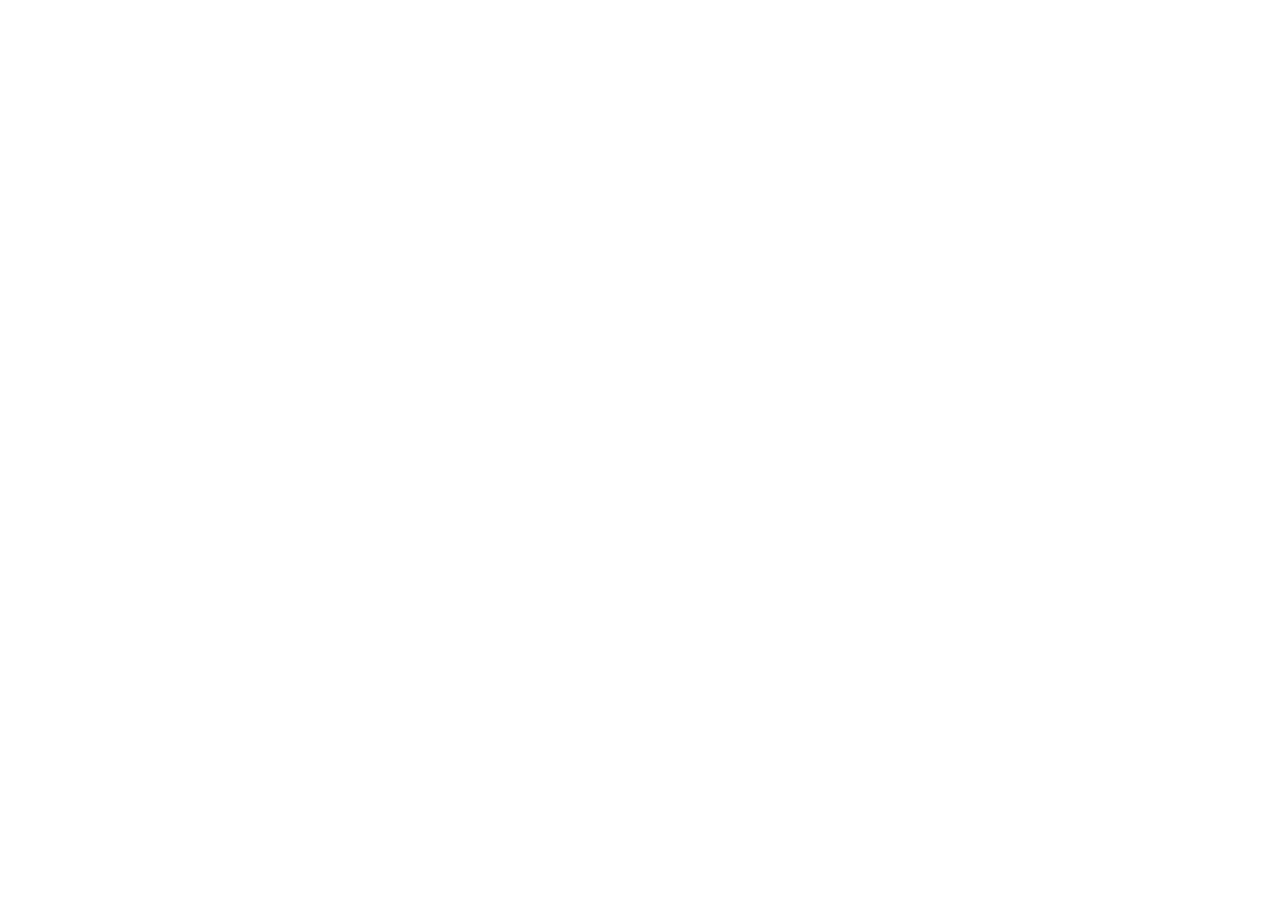
==== contact.html @ 0bdf5e40 "Initial structure" ====
<!DOCTYPE html>
<html lang="en">
<head>
    <meta charset="UTF-8">
    <meta name="viewport" content="width=device-width, initial-scale=1.0">
    <link rel="stylesheet" href="styles/styles.css">
    <title>ABC Electronics - Contact</title>
</head>
<body>
    
</body>
</html>
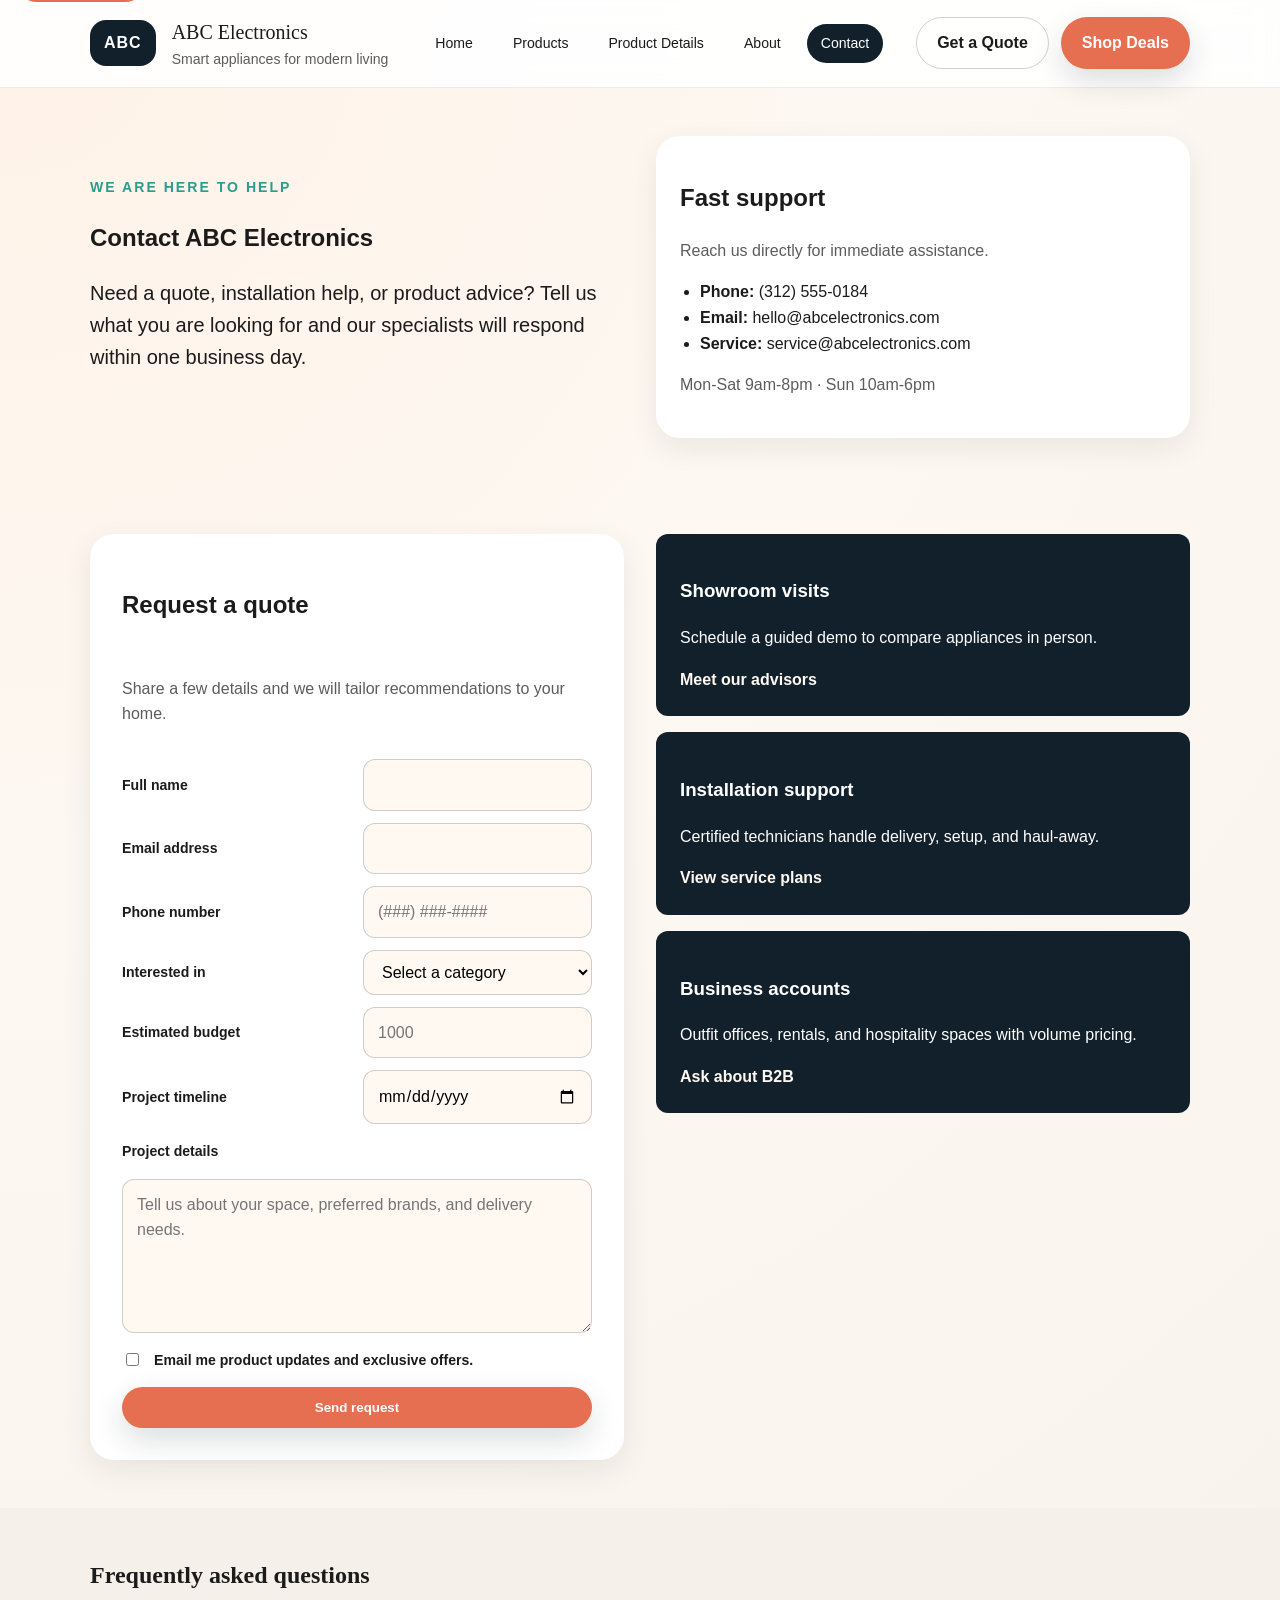
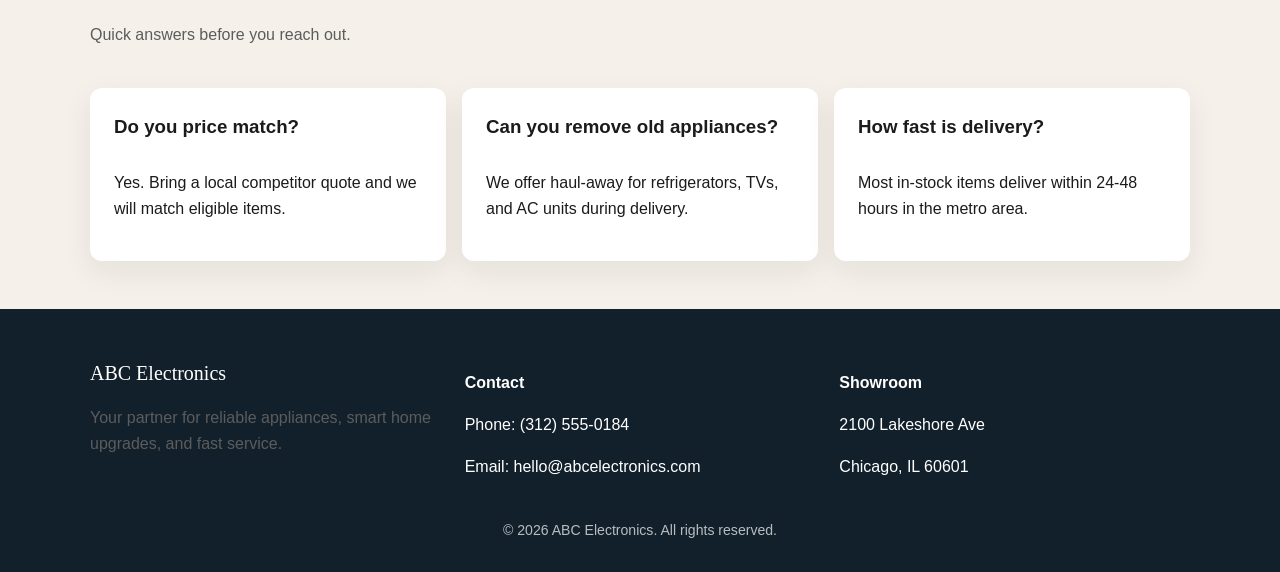
==== commit 91f82c13: "Add initial HTML structure and styles for the project" ====
--- a/contact.html
+++ b/contact.html
@@ -1,12 +1,317 @@
-<!DOCTYPE html>
+<!doctype html>
 <html lang="en">
-<head>
-    <meta charset="UTF-8">
-    <meta name="viewport" content="width=device-width, initial-scale=1.0">
-    <link rel="stylesheet" href="styles/styles.css">
+  <head>
+    <meta charset="UTF-8" />
+    <meta
+      name="viewport"
+      content="width=device-width, initial-scale=1.0"
+    />
+    <link
+      rel="stylesheet"
+      href="styles/styles.css"
+    />
     <title>ABC Electronics - Contact</title>
-</head>
-<body>
-    
-</body>
-</html>+  </head>
+  <body>
+    <a
+      class="skip-link"
+      href="#main"
+      >Skip to content</a
+    >
+    <header class="site-header">
+      <div class="container header-inner">
+        <div
+          class="brand"
+          aria-label="ABC Electronics home"
+        >
+          <span
+            class="brand-mark"
+            aria-hidden="true"
+            >ABC</span
+          >
+          <div class="brand-text">
+            <p class="brand-name">ABC Electronics</p>
+            <p class="brand-tagline">Smart appliances for modern living</p>
+          </div>
+        </div>
+        <nav
+          class="site-nav"
+          aria-label="Primary"
+        >
+          <a
+            class="nav-link"
+            href="index.html"
+            >Home</a
+          >
+          <a
+            class="nav-link"
+            href="products.html"
+            >Products</a
+          >
+          <a
+            class="nav-link"
+            href="product-details.html"
+            >Product Details</a
+          >
+          <a
+            class="nav-link"
+            href="about.html"
+            >About</a
+          >
+          <a
+            class="nav-link active"
+            href="contact.html"
+            >Contact</a
+          >
+        </nav>
+        <div class="header-actions">
+          <a
+            class="btn btn-ghost"
+            href="contact.html"
+            >Get a Quote</a
+          >
+          <a
+            class="btn btn-primary"
+            href="products.html"
+            >Shop Deals</a
+          >
+        </div>
+      </div>
+    </header>
+
+    <main id="main">
+      <section
+        class="page-hero"
+        aria-labelledby="contact-title"
+      >
+        <div class="container page-hero-inner">
+          <div>
+            <p class="eyebrow">We are here to help</p>
+            <h1 id="contact-title">Contact ABC Electronics</h1>
+            <p class="lead">
+              Need a quote, installation help, or product advice? Tell us what
+              you are looking for and our specialists will respond within one
+              business day.
+            </p>
+          </div>
+          <div class="contact-card">
+            <h2>Fast support</h2>
+            <p class="muted">Reach us directly for immediate assistance.</p>
+            <ul class="contact-list">
+              <li><strong>Phone:</strong> (312) 555-0184</li>
+              <li><strong>Email:</strong> hello@abcelectronics.com</li>
+              <li><strong>Service:</strong> service@abcelectronics.com</li>
+            </ul>
+            <p class="muted">Mon-Sat 9am-8pm · Sun 10am-6pm</p>
+          </div>
+        </div>
+      </section>
+
+      <section
+        class="section"
+        aria-labelledby="form-title"
+      >
+        <div class="container split">
+          <form
+            class="contact-form"
+            aria-labelledby="form-title"
+          >
+            <h2 id="form-title">Request a quote</h2>
+            <p class="muted">
+              Share a few details and we will tailor recommendations to your
+              home.
+            </p>
+            <div class="form-grid">
+              <label for="full-name">Full name</label>
+              <input
+                id="full-name"
+                name="full-name"
+                type="text"
+                autocomplete="name"
+                required
+              />
+
+              <label for="email">Email address</label>
+              <input
+                id="email"
+                name="email"
+                type="email"
+                autocomplete="email"
+                required
+              />
+
+              <label for="phone">Phone number</label>
+              <input
+                id="phone"
+                name="phone"
+                type="tel"
+                autocomplete="tel"
+                placeholder="(###) ###-####"
+              />
+
+              <label for="interest">Interested in</label>
+              <select
+                id="interest"
+                name="interest"
+                required
+              >
+                <option
+                  value=""
+                  disabled
+                  selected
+                >
+                  Select a category
+                </option>
+                <option>Televisions</option>
+                <option>Mobile devices</option>
+                <option>Refrigerators</option>
+                <option>Air conditioners</option>
+                <option>Smart home bundles</option>
+              </select>
+
+              <label for="budget">Estimated budget</label>
+              <input
+                id="budget"
+                name="budget"
+                type="number"
+                min="100"
+                step="50"
+                placeholder="1000"
+              />
+
+              <label for="timeline">Project timeline</label>
+              <input
+                id="timeline"
+                name="timeline"
+                type="date"
+              />
+            </div>
+
+            <label for="message">Project details</label>
+            <textarea
+              id="message"
+              name="message"
+              rows="5"
+              placeholder="Tell us about your space, preferred brands, and delivery needs."
+            ></textarea>
+
+            <div class="checkbox-row">
+              <input
+                id="updates"
+                name="updates"
+                type="checkbox"
+              />
+              <label for="updates"
+                >Email me product updates and exclusive offers.</label
+              >
+            </div>
+
+            <button
+              class="btn btn-primary"
+              type="submit"
+            >
+              Send request
+            </button>
+          </form>
+          <aside
+            class="side-panel"
+            aria-label="Showroom and service details"
+          >
+            <div class="panel-block">
+              <h3>Showroom visits</h3>
+              <p>Schedule a guided demo to compare appliances in person.</p>
+              <a
+                class="text-link"
+                href="about.html"
+                >Meet our advisors</a
+              >
+            </div>
+            <div class="panel-block">
+              <h3>Installation support</h3>
+              <p>
+                Certified technicians handle delivery, setup, and haul-away.
+              </p>
+              <a
+                class="text-link"
+                href="products.html"
+                >View service plans</a
+              >
+            </div>
+            <div class="panel-block">
+              <h3>Business accounts</h3>
+              <p>
+                Outfit offices, rentals, and hospitality spaces with volume
+                pricing.
+              </p>
+              <a
+                class="text-link"
+                href="contact.html"
+                >Ask about B2B</a
+              >
+            </div>
+          </aside>
+        </div>
+      </section>
+
+      <section
+        class="section alt"
+        aria-labelledby="faq-title"
+      >
+        <div class="container">
+          <div class="section-heading">
+            <h2 id="faq-title">Frequently asked questions</h2>
+            <p class="muted">Quick answers before you reach out.</p>
+          </div>
+          <div class="grid-cards">
+            <article class="info-card">
+              <h3>Do you price match?</h3>
+              <p>
+                Yes. Bring a local competitor quote and we will match eligible
+                items.
+              </p>
+            </article>
+            <article class="info-card">
+              <h3>Can you remove old appliances?</h3>
+              <p>
+                We offer haul-away for refrigerators, TVs, and AC units during
+                delivery.
+              </p>
+            </article>
+            <article class="info-card">
+              <h3>How fast is delivery?</h3>
+              <p>
+                Most in-stock items deliver within 24-48 hours in the metro
+                area.
+              </p>
+            </article>
+          </div>
+        </div>
+      </section>
+    </main>
+
+    <footer class="site-footer">
+      <div class="container footer-grid">
+        <div>
+          <p class="brand-name">ABC Electronics</p>
+          <p class="muted">
+            Your partner for reliable appliances, smart home upgrades, and fast
+            service.
+          </p>
+        </div>
+        <div>
+          <h2 class="footer-title">Contact</h2>
+          <p>Phone: (312) 555-0184</p>
+          <p>Email: hello@abcelectronics.com</p>
+        </div>
+        <div>
+          <h2 class="footer-title">Showroom</h2>
+          <p>2100 Lakeshore Ave</p>
+          <p>Chicago, IL 60601</p>
+        </div>
+      </div>
+      <div class="footer-bottom">
+        <p>&copy; 2026 ABC Electronics. All rights reserved.</p>
+      </div>
+    </footer>
+  </body>
+</html>
--- a/styles/styles.css
+++ b/styles/styles.css
@@ -0,0 +1,552 @@
+:root {
+  --color-ink: #1b1b1b;
+  --color-muted: #5c5c5c;
+  --color-sand: #f5f1ea;
+  --color-cream: #fff9f2;
+  --color-slate: #12202b;
+  --color-accent: #e76f51;
+  --color-accent-dark: #c85b3f;
+  --color-teal: #2a9d8f;
+  --color-white: #ffffff;
+
+  --font-display: "Playfair Display", "Times New Roman", serif;
+  --font-body: "Source Sans 3", "Helvetica Neue", Arial, sans-serif;
+
+  --step--1: 0.88rem;
+  --step-0: 1rem;
+  --step-1: 1.25rem;
+  --step-2: 1.75rem;
+  --step-3: 2.5rem;
+  --step-4: 3.5rem;
+
+  --space-1: 0.5rem;
+  --space-2: 0.75rem;
+  --space-3: 1rem;
+  --space-4: 1.5rem;
+  --space-5: 2rem;
+  --space-6: 3rem;
+  --space-7: 4rem;
+
+  --radius-sm: 12px;
+  --radius-lg: 24px;
+  --shadow-soft: 0 12px 30px rgba(18, 32, 43, 0.15);
+  --shadow-card: 0 10px 30px rgba(27, 27, 27, 0.08);
+}
+
+*,
+*::before,
+*::after {
+  box-sizing: border-box;
+}
+
+body {
+  margin: 0;
+  font-family: var(--font-body);
+  color: var(--color-ink);
+  background: radial-gradient(
+    circle at top left,
+    #fff2e7 0%,
+    #fdf8f2 35%,
+    #f6f1ea 100%
+  );
+  line-height: 1.6;
+}
+
+img {
+  max-width: 100%;
+  display: block;
+}
+
+a {
+  color: inherit;
+  text-decoration: none;
+}
+
+main {
+  display: block;
+}
+
+.container {
+  width: min(1100px, 90%);
+  margin: 0 auto;
+}
+
+.skip-link {
+  position: absolute;
+  top: -40px;
+  left: 16px;
+  background: var(--color-accent);
+  color: var(--color-white);
+  padding: 8px 12px;
+  border-radius: 999px;
+  transition: top 0.2s ease;
+  z-index: 999;
+}
+
+.skip-link:focus {
+  top: 16px;
+}
+
+.site-header {
+  position: sticky;
+  top: 0;
+  background: rgba(255, 255, 255, 0.9);
+  backdrop-filter: blur(12px);
+  border-bottom: 1px solid rgba(18, 32, 43, 0.08);
+  z-index: 50;
+}
+
+.header-inner {
+  display: flex;
+  flex-wrap: wrap;
+  align-items: center;
+  justify-content: space-between;
+  gap: var(--space-3);
+  padding: var(--space-3) 0;
+}
+
+.brand {
+  display: flex;
+  gap: var(--space-3);
+  align-items: center;
+}
+
+.brand-mark {
+  background: var(--color-slate);
+  color: var(--color-white);
+  padding: 10px 14px;
+  border-radius: 16px;
+  font-weight: 700;
+  letter-spacing: 1px;
+}
+
+.brand-name {
+  margin: 0;
+  font-family: var(--font-display);
+  font-size: var(--step-1);
+}
+
+.brand-tagline {
+  margin: 0;
+  font-size: var(--step--1);
+  color: var(--color-muted);
+}
+
+.site-nav {
+  display: flex;
+  flex-wrap: wrap;
+  gap: var(--space-2);
+  align-items: center;
+}
+
+.nav-link {
+  padding: 8px 14px;
+  border-radius: 999px;
+  font-size: var(--step--1);
+  transition: all 0.2s ease;
+}
+
+.nav-link:hover,
+.nav-link:focus {
+  background: var(--color-sand);
+  color: var(--color-slate);
+}
+
+.nav-link.active {
+  background: var(--color-slate);
+  color: var(--color-white);
+}
+
+.header-actions {
+  display: flex;
+  gap: var(--space-2);
+  align-items: center;
+}
+
+.btn {
+  display: inline-flex;
+  align-items: center;
+  justify-content: center;
+  gap: 8px;
+  padding: 12px 20px;
+  border-radius: 999px;
+  border: 1px solid transparent;
+  font-weight: 600;
+  transition:
+    transform 0.2s ease,
+    box-shadow 0.2s ease,
+    background 0.2s ease;
+}
+
+.btn-primary {
+  background: var(--color-accent);
+  color: var(--color-white);
+  box-shadow: var(--shadow-soft);
+}
+
+.btn-primary:hover,
+.btn-primary:focus {
+  background: var(--color-accent-dark);
+  transform: translateY(-2px);
+}
+
+.btn-outline {
+  border-color: var(--color-slate);
+  color: var(--color-slate);
+  background: transparent;
+}
+
+.btn-outline:hover,
+.btn-outline:focus {
+  background: var(--color-slate);
+  color: var(--color-white);
+}
+
+.btn-ghost {
+  background: transparent;
+  border-color: rgba(18, 32, 43, 0.2);
+}
+
+.btn-ghost:hover,
+.btn-ghost:focus {
+  background: var(--color-sand);
+}
+
+.text-link {
+  color: var(--color-teal);
+  font-weight: 600;
+  display: inline-flex;
+  gap: 6px;
+  align-items: center;
+  transition: color 0.2s ease;
+}
+
+.text-link:hover,
+.text-link:focus {
+  color: var(--color-accent);
+}
+
+.hero {
+  padding: var(--space-7) 0 var(--space-6);
+}
+
+.hero-grid {
+  display: grid;
+  grid-template-columns: repeat(auto-fit, minmax(280px, 1fr));
+  gap: var(--space-6);
+  align-items: center;
+}
+
+.hero-copy h1 {
+  font-family: var(--font-display);
+  font-size: clamp(2.6rem, 3.5vw, 3.8rem);
+  margin: var(--space-2) 0 var(--space-3);
+}
+
+.eyebrow {
+  text-transform: uppercase;
+  letter-spacing: 2px;
+  font-size: var(--step--1);
+  color: var(--color-teal);
+  font-weight: 600;
+  margin: 0;
+}
+
+.lead {
+  font-size: var(--step-1);
+  margin-bottom: var(--space-4);
+}
+
+.hero-actions {
+  display: flex;
+  flex-wrap: wrap;
+  gap: var(--space-2);
+  margin-bottom: var(--space-4);
+}
+
+.trust-row {
+  display: flex;
+  gap: var(--space-4);
+  flex-wrap: wrap;
+}
+
+.trust-item {
+  background: var(--color-white);
+  padding: var(--space-2) var(--space-3);
+  border-radius: var(--radius-sm);
+  box-shadow: var(--shadow-card);
+  min-width: 140px;
+}
+
+.trust-number {
+  font-size: var(--step-2);
+  font-weight: 700;
+  display: block;
+}
+
+.trust-label {
+  color: var(--color-muted);
+  font-size: var(--step--1);
+}
+
+.hero-card .card-panel {
+  background: var(--color-white);
+  padding: var(--space-5);
+  border-radius: var(--radius-lg);
+  box-shadow: var(--shadow-soft);
+}
+
+.bundle-list {
+  display: grid;
+  gap: var(--space-3);
+  margin: var(--space-4) 0;
+}
+
+.bundle-card {
+  padding: var(--space-3);
+  border-radius: var(--radius-sm);
+  background: var(--color-cream);
+}
+
+.bundle-card h3 {
+  margin-top: 0;
+}
+
+.bundle-price {
+  display: inline-block;
+  font-weight: 700;
+  margin-top: var(--space-1);
+}
+
+.section {
+  padding: var(--space-6) 0;
+}
+
+.section.alt {
+  background: var(--color-sand);
+}
+
+.section-heading {
+  display: flex;
+  flex-direction: column;
+  gap: var(--space-2);
+  margin-bottom: var(--space-4);
+}
+
+.section-heading h2,
+.section-heading h1 {
+  font-family: var(--font-display);
+  margin: 0;
+}
+
+.grid-cards {
+  display: grid;
+  gap: var(--space-3);
+  grid-template-columns: repeat(auto-fit, minmax(220px, 1fr));
+}
+
+.info-card {
+  background: var(--color-white);
+  padding: var(--space-4);
+  border-radius: var(--radius-sm);
+  box-shadow: var(--shadow-card);
+  display: flex;
+  flex-direction: column;
+  gap: var(--space-2);
+}
+
+.info-card h3 {
+  margin: 0;
+}
+
+.split {
+  display: grid;
+  gap: var(--space-5);
+  grid-template-columns: repeat(auto-fit, minmax(260px, 1fr));
+  align-items: start;
+}
+
+.feature-list {
+  padding-left: 20px;
+  margin: var(--space-3) 0;
+}
+
+.service-card {
+  background: var(--color-white);
+  padding: var(--space-4);
+  border-radius: var(--radius-lg);
+  box-shadow: var(--shadow-card);
+}
+
+.plan-grid {
+  display: grid;
+  grid-template-columns: repeat(auto-fit, minmax(120px, 1fr));
+  gap: var(--space-2);
+  margin: var(--space-3) 0;
+}
+
+.plan-item {
+  padding: var(--space-2);
+  background: var(--color-cream);
+  border-radius: var(--radius-sm);
+  text-align: center;
+}
+
+.location-grid {
+  display: grid;
+  gap: var(--space-3);
+  grid-template-columns: repeat(auto-fit, minmax(240px, 1fr));
+}
+
+.location-card {
+  background: var(--color-white);
+  padding: var(--space-3);
+  border-radius: var(--radius-sm);
+  box-shadow: var(--shadow-card);
+}
+
+.page-hero {
+  padding: var(--space-6) 0;
+}
+
+.page-hero-inner {
+  display: grid;
+  gap: var(--space-5);
+  grid-template-columns: repeat(auto-fit, minmax(260px, 1fr));
+  align-items: center;
+}
+
+.contact-card {
+  background: var(--color-white);
+  padding: var(--space-4);
+  border-radius: var(--radius-lg);
+  box-shadow: var(--shadow-card);
+}
+
+.contact-list {
+  padding-left: 20px;
+  margin: var(--space-2) 0 var(--space-3);
+}
+
+.contact-form {
+  background: var(--color-white);
+  padding: var(--space-5);
+  border-radius: var(--radius-lg);
+  box-shadow: var(--shadow-card);
+  display: flex;
+  flex-direction: column;
+  gap: var(--space-3);
+}
+
+.form-grid {
+  display: grid;
+  grid-template-columns: repeat(auto-fit, minmax(200px, 1fr));
+  gap: var(--space-2);
+  align-items: center;
+}
+
+label {
+  font-weight: 600;
+  font-size: var(--step--1);
+}
+
+input,
+select,
+textarea {
+  width: 100%;
+  padding: 12px 14px;
+  border-radius: 12px;
+  border: 1px solid rgba(18, 32, 43, 0.2);
+  font: inherit;
+  background: var(--color-cream);
+}
+
+input:focus,
+select:focus,
+textarea:focus {
+  outline: 2px solid var(--color-teal);
+  border-color: transparent;
+}
+
+.checkbox-row {
+  display: flex;
+  gap: var(--space-2);
+  align-items: center;
+}
+
+.checkbox-row input {
+  width: auto;
+}
+
+.side-panel {
+  display: grid;
+  gap: var(--space-3);
+}
+
+.panel-block {
+  background: var(--color-slate);
+  color: var(--color-white);
+  padding: var(--space-4);
+  border-radius: var(--radius-sm);
+}
+
+.panel-block .text-link {
+  color: var(--color-cream);
+}
+
+.panel-block .text-link:hover,
+.panel-block .text-link:focus {
+  color: var(--color-accent);
+}
+
+.site-footer {
+  background: var(--color-slate);
+  color: var(--color-white);
+  padding: var(--space-6) 0 var(--space-3);
+}
+
+.footer-grid {
+  display: grid;
+  gap: var(--space-4);
+  grid-template-columns: repeat(auto-fit, minmax(220px, 1fr));
+}
+
+.footer-title {
+  margin-bottom: var(--space-2);
+  font-size: var(--step-0);
+}
+
+.footer-bottom {
+  text-align: center;
+  margin-top: var(--space-4);
+  font-size: var(--step--1);
+  color: rgba(255, 255, 255, 0.7);
+}
+
+.muted {
+  color: var(--color-muted);
+}
+
+@media (max-width: 720px) {
+  .header-actions {
+    width: 100%;
+    justify-content: flex-start;
+  }
+
+  .site-nav {
+    width: 100%;
+  }
+
+  .hero {
+    padding-top: var(--space-5);
+  }
+
+  .hero-actions,
+  .trust-row {
+    justify-content: flex-start;
+  }
+
+  .form-grid {
+    grid-template-columns: 1fr;
+  }
+}
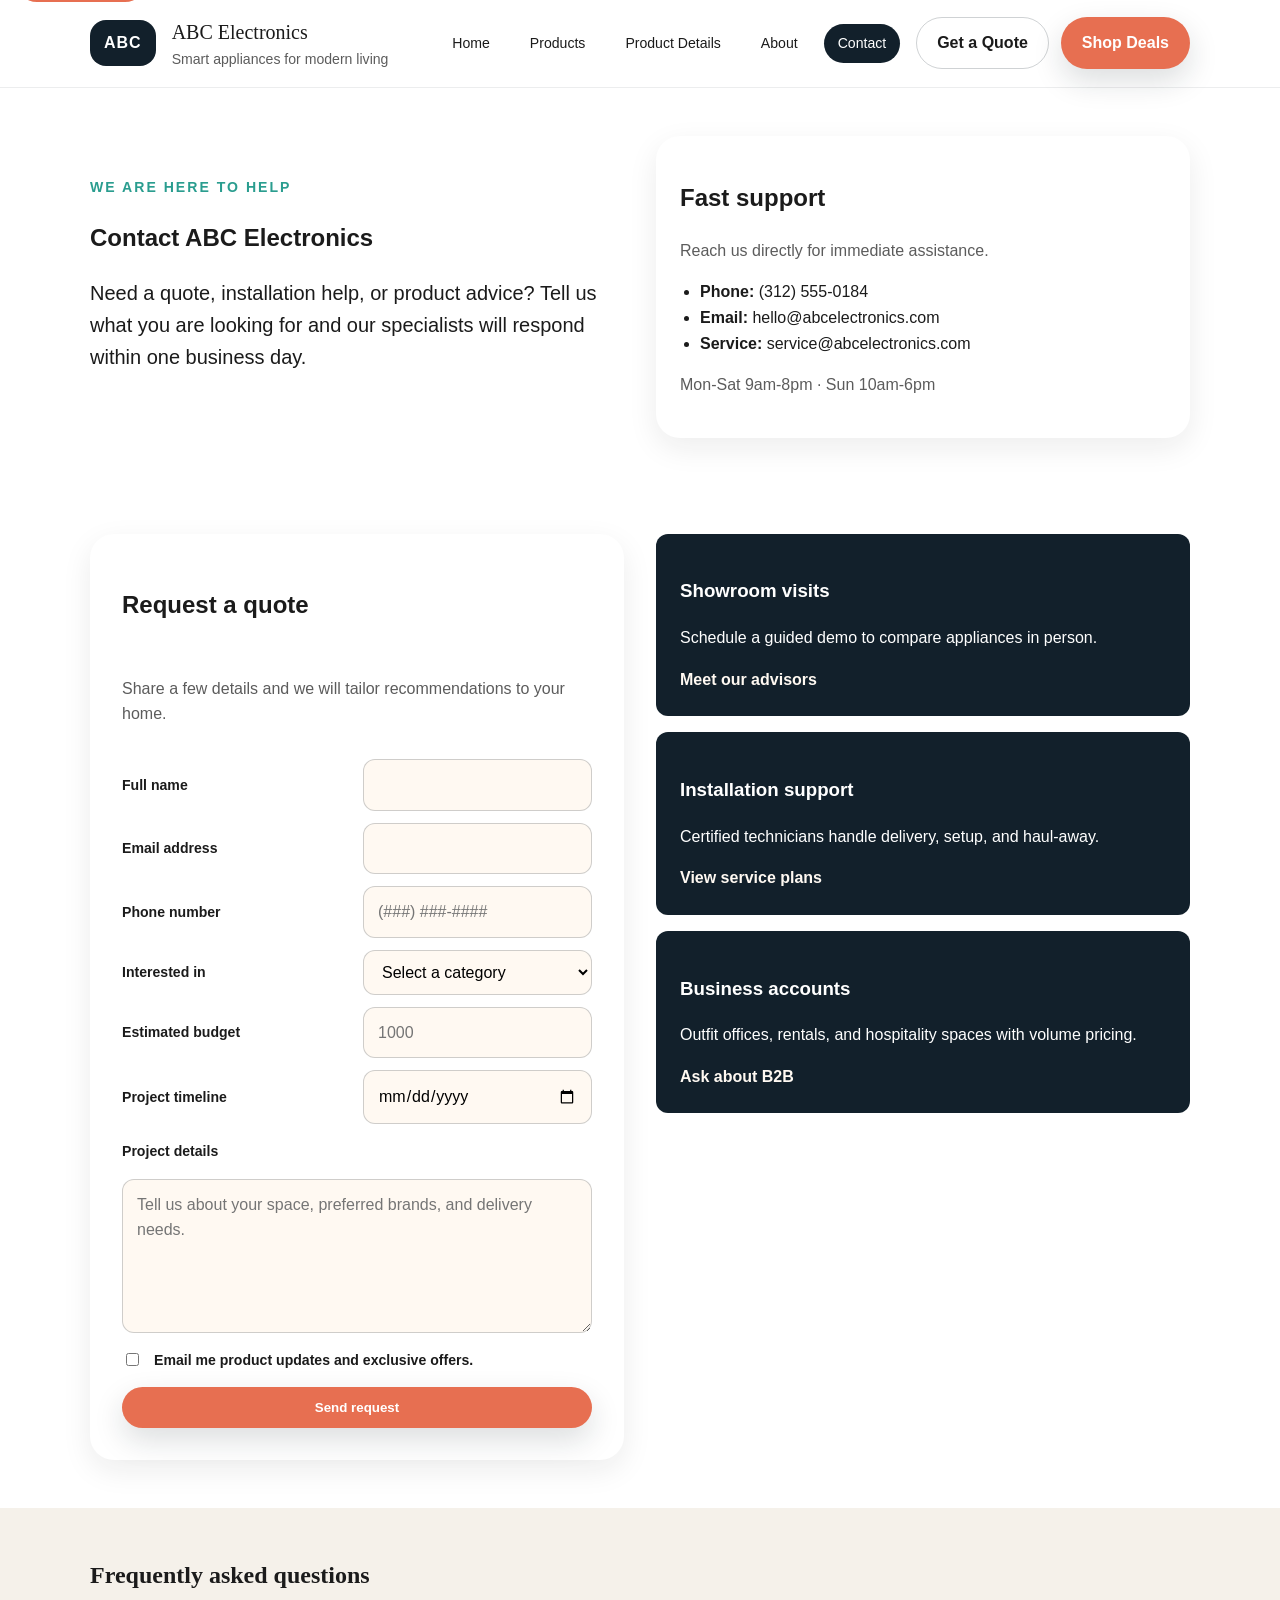
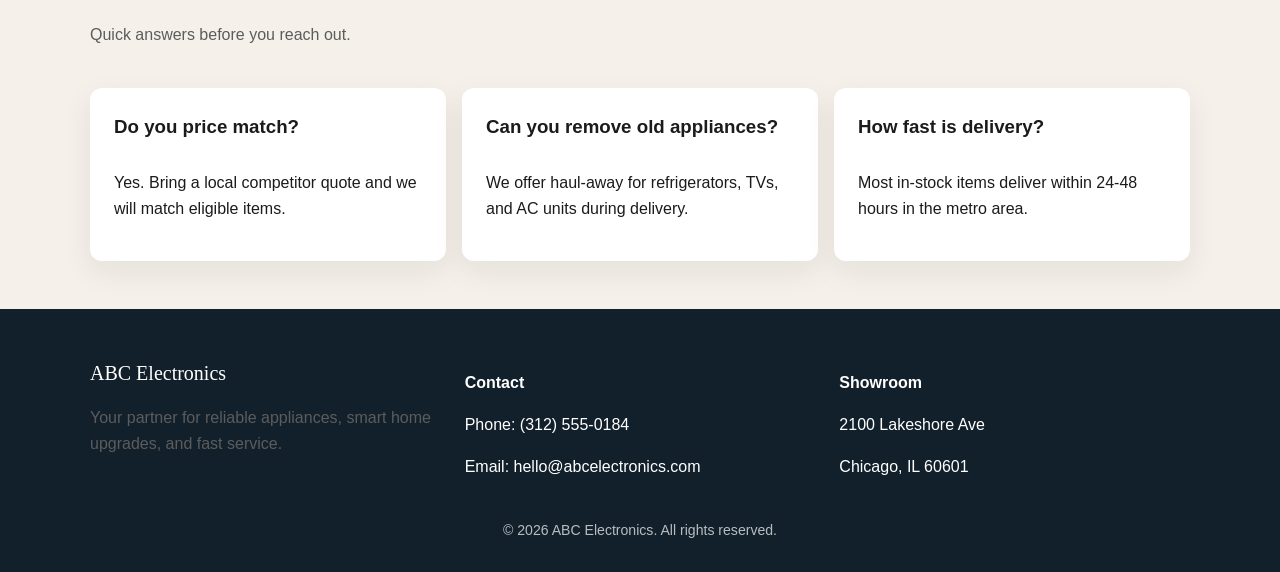
==== commit 50211255: "Refactor navigation and enhance task management features - Replaced traditional navigation with a re" ====
--- a/contact.html
+++ b/contact.html
@@ -34,47 +34,63 @@
             <p class="brand-tagline">Smart appliances for modern living</p>
           </div>
         </div>
-        <nav
-          class="site-nav"
-          aria-label="Primary"
+        <button
+          class="nav-toggle"
+          type="button"
+          aria-expanded="false"
+          aria-controls="primary-menu"
+          aria-label="Open navigation menu"
         >
-          <a
-            class="nav-link"
-            href="index.html"
-            >Home</a
+          <span class="nav-toggle-line"></span>
+          <span class="nav-toggle-line"></span>
+          <span class="nav-toggle-line"></span>
+        </button>
+        <div
+          class="nav-panel"
+          id="primary-menu"
+        >
+          <nav
+            class="site-nav"
+            aria-label="Primary"
           >
-          <a
-            class="nav-link"
-            href="products.html"
-            >Products</a
-          >
-          <a
-            class="nav-link"
-            href="product-details.html"
-            >Product Details</a
-          >
-          <a
-            class="nav-link"
-            href="about.html"
-            >About</a
-          >
-          <a
-            class="nav-link active"
-            href="contact.html"
-            >Contact</a
-          >
-        </nav>
-        <div class="header-actions">
-          <a
-            class="btn btn-ghost"
-            href="contact.html"
-            >Get a Quote</a
-          >
-          <a
-            class="btn btn-primary"
-            href="products.html"
-            >Shop Deals</a
-          >
+            <a
+              class="nav-link"
+              href="index.html"
+              >Home</a
+            >
+            <a
+              class="nav-link"
+              href="products.html"
+              >Products</a
+            >
+            <a
+              class="nav-link"
+              href="product-details.html"
+              >Product Details</a
+            >
+            <a
+              class="nav-link"
+              href="about.html"
+              >About</a
+            >
+            <a
+              class="nav-link active"
+              href="contact.html"
+              >Contact</a
+            >
+          </nav>
+          <div class="header-actions">
+            <a
+              class="btn btn-ghost"
+              href="contact.html"
+              >Get a Quote</a
+            >
+            <a
+              class="btn btn-primary"
+              href="products.html"
+              >Shop Deals</a
+            >
+          </div>
         </div>
       </div>
     </header>
@@ -313,5 +329,7 @@
         <p>&copy; 2026 ABC Electronics. All rights reserved.</p>
       </div>
     </footer>
+
+    <script src="scripts/nav.js"></script>
   </body>
 </html>
--- a/styles/styles.css
+++ b/styles/styles.css
@@ -43,13 +43,17 @@
   margin: 0;
   font-family: var(--font-body);
   color: var(--color-ink);
-  background: radial-gradient(
-    circle at top left,
-    #fff2e7 0%,
-    #fdf8f2 35%,
-    #f6f1ea 100%
-  );
+
   line-height: 1.6;
+}
+
+body.light-mode {
+  background: var(--color-cream);
+}
+
+body.dark-mode {
+  background: var(--color-slate);
+  color: var(--color-white);
 }
 
 img {
@@ -137,6 +141,60 @@
   flex-wrap: wrap;
   gap: var(--space-2);
   align-items: center;
+}
+
+.nav-panel {
+  display: flex;
+  gap: var(--space-3);
+  align-items: center;
+}
+
+.nav-toggle {
+  display: none;
+  width: 44px;
+  height: 44px;
+  padding: 10px;
+  border-radius: 12px;
+  border: 1px solid rgba(18, 32, 43, 0.2);
+  background: var(--color-white);
+  color: var(--color-slate);
+  cursor: pointer;
+  align-items: center;
+  justify-content: center;
+  flex-direction: column;
+  gap: 5px;
+  transition:
+    background 0.2s ease,
+    border-color 0.2s ease,
+    transform 0.2s ease;
+}
+
+.nav-toggle:hover,
+.nav-toggle:focus-visible {
+  background: var(--color-sand);
+  border-color: var(--color-slate);
+}
+
+.nav-toggle-line {
+  width: 20px;
+  height: 2px;
+  background: currentColor;
+  border-radius: 999px;
+  transition:
+    transform 0.2s ease,
+    opacity 0.2s ease;
+}
+
+.nav-toggle.is-open .nav-toggle-line:nth-child(1) {
+  transform: translateY(7px) rotate(45deg);
+}
+
+.nav-toggle.is-open .nav-toggle-line:nth-child(2) {
+  opacity: 0;
+}
+
+.nav-toggle.is-open .nav-toggle-line:nth-child(3) {
+  transform: translateY(-7px) rotate(-45deg);
 }
 
 .nav-link {
@@ -527,14 +585,82 @@
   color: var(--color-muted);
 }
 
-@media (max-width: 720px) {
+@media (max-width: 1024px) {
+  .header-inner {
+    display: grid;
+    grid-template-columns: 1fr auto;
+    align-items: center;
+    gap: var(--space-3);
+  }
+
+  .brand {
+    min-width: 0;
+  }
+
+  .brand-text {
+    min-width: 0;
+  }
+
+  .brand-name,
+  .brand-tagline {
+    white-space: nowrap;
+    overflow: hidden;
+    text-overflow: ellipsis;
+  }
+
+  .nav-toggle {
+    display: inline-flex;
+  }
+
+  .nav-panel {
+    grid-column: 1 / -1;
+    display: none;
+    flex-direction: column;
+    align-items: stretch;
+    gap: var(--space-3);
+    background: var(--color-white);
+    border: 1px solid rgba(18, 32, 43, 0.08);
+    border-radius: var(--radius-sm);
+    padding: var(--space-3);
+    box-shadow: var(--shadow-card);
+  }
+
+  .nav-panel.is-open {
+    display: flex;
+  }
+
+  .site-nav {
+    width: 100%;
+    flex-direction: column;
+    align-items: stretch;
+  }
+
+  .nav-link {
+    width: 100%;
+    text-align: left;
+    border-radius: 12px;
+  }
+
   .header-actions {
     width: 100%;
     justify-content: flex-start;
-  }
-
-  .site-nav {
+    flex-wrap: wrap;
+  }
+
+  .header-actions .btn {
+    flex: 1 1 220px;
+  }
+}
+
+@media (max-width: 720px) {
+  .header-actions {
+    flex-direction: column;
+    align-items: stretch;
+  }
+
+  .header-actions .btn {
     width: 100%;
+    flex-basis: auto;
   }
 
   .hero {
